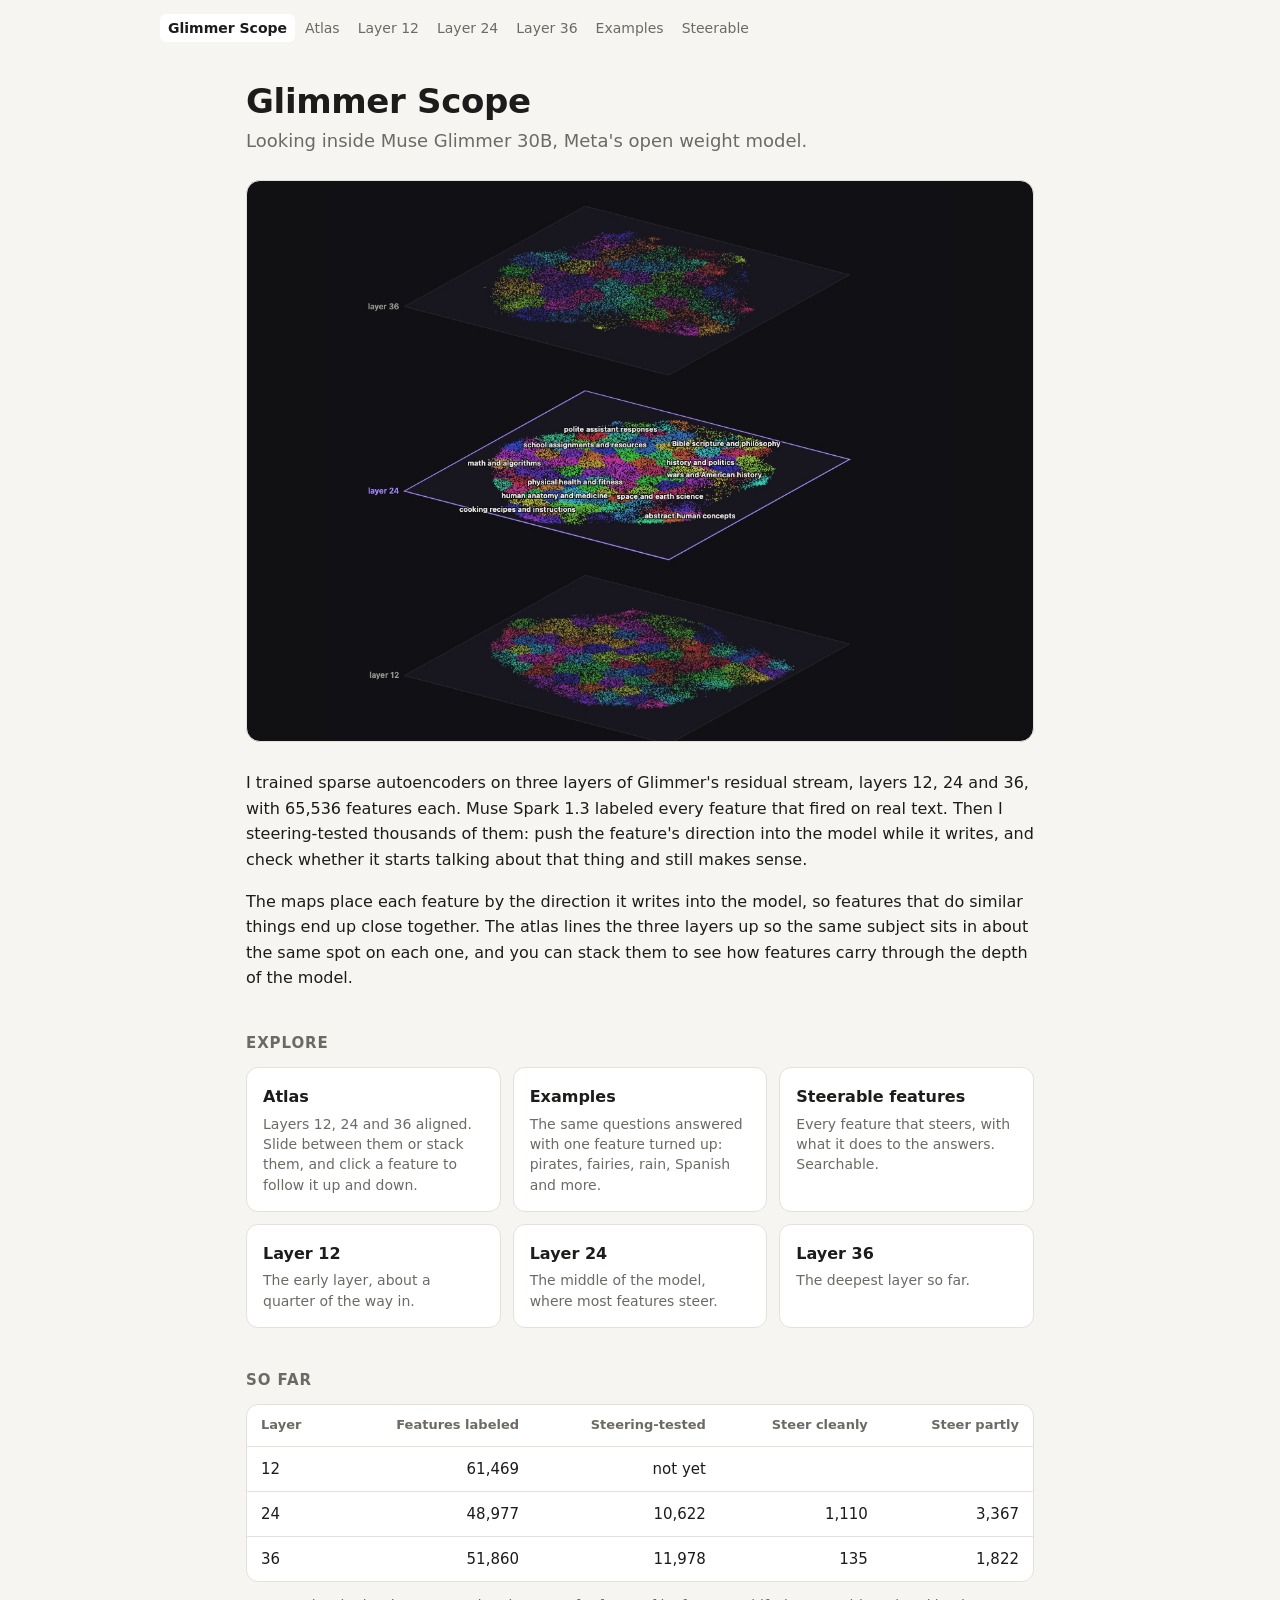
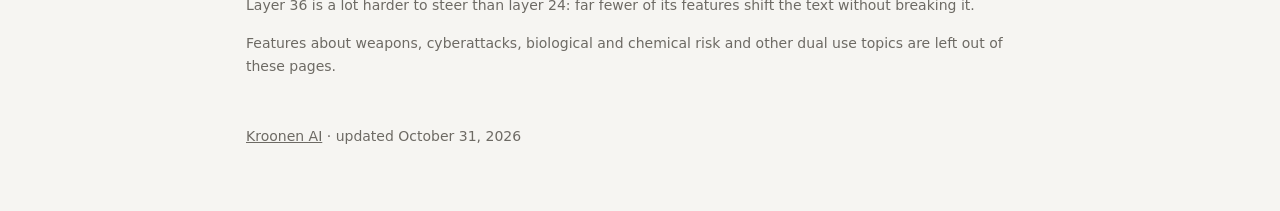
==== site/index.html @ 383d3c57 "Site: Spark region names, examples, steerable list, deep links, phone support" ====
<!doctype html>
<html lang="en">
<head>
<meta charset="utf-8">
<meta name="viewport" content="width=device-width, initial-scale=1">
<meta name="robots" content="noindex">
<title>Glimmer Scope</title>
<style>
  :root { --bg: #f6f5f2; --panel: #ffffff; --ink: #1d1c1a; --muted: #6d6a64; --line: #e4e1db; --accent: #7a4cf5; }
  @media (prefers-color-scheme: dark) {
    :root:not([data-theme="light"]) { --bg: #111114; --panel: #1b1b1f; --ink: #ecebe8; --muted: #9a978f; --line: #2c2c31; --accent: #a587ff; }
  }
  :root[data-theme="dark"] { --bg: #111114; --panel: #1b1b1f; --ink: #ecebe8; --muted: #9a978f; --line: #2c2c31; --accent: #a587ff; }
  * { box-sizing: border-box; }
  body { margin: 0; background: var(--bg); color: var(--ink); font: 16px/1.6 ui-sans-serif, system-ui, -apple-system, "Segoe UI", sans-serif; }
  .nav { display: flex; gap: 2px; overflow-x: auto; font-size: 14px; max-width: 980px; margin: 0 auto; padding: 14px 10px 0; }
  .nav a { color: var(--muted); text-decoration: none; padding: 3px 8px; border-radius: 6px; white-space: nowrap; }
  .nav a:hover { color: var(--ink); }
  .nav a.home { color: var(--ink); font-weight: 650; background: var(--panel); }
  main { max-width: 820px; margin: 0 auto; padding: 40px 16px 64px; }
  h1 { font-size: 34px; line-height: 1.15; margin: 0 0 6px; letter-spacing: -0.01em; }
  .lede { color: var(--muted); font-size: 18px; margin: 0 0 24px; }
  p { margin: 0 0 16px; }
  h2 { font-size: 15px; text-transform: uppercase; letter-spacing: 0.06em; color: var(--muted); margin: 40px 0 12px; font-weight: 600; }
  .hero { display: block; margin: 0 0 28px; border: 1px solid var(--line); border-radius: 14px; overflow: hidden; background: #111114; }
  .hero img { display: block; width: 100%; height: auto; max-height: 560px; object-fit: contain; }
  .hero:hover, .hero:focus-visible { border-color: var(--accent); }
  .cards { display: grid; grid-template-columns: repeat(auto-fit, minmax(230px, 1fr)); gap: 12px; }
  .cards a { display: block; background: var(--panel); border: 1px solid var(--line); border-radius: 12px; padding: 16px; color: var(--ink); text-decoration: none; }
  .cards a:hover, .cards a:focus-visible { border-color: var(--accent); }
  .cards b { display: block; font-size: 16px; margin-bottom: 4px; }
  .cards span { color: var(--muted); font-size: 14px; line-height: 1.45; display: block; }
  .table { overflow-x: auto; border: 1px solid var(--line); border-radius: 12px; background: var(--panel); }
  table { border-collapse: collapse; width: 100%; font-size: 15px; font-variant-numeric: tabular-nums; }
  th, td { text-align: right; padding: 10px 14px; border-bottom: 1px solid var(--line); white-space: nowrap; }
  th:first-child, td:first-child { text-align: left; }
  tr:last-child td { border-bottom: 0; }
  th { color: var(--muted); font-weight: 600; font-size: 13px; }
  .note { color: var(--muted); font-size: 14px; }
  footer { margin-top: 48px; color: var(--muted); font-size: 14px; }
  footer a { color: var(--muted); }
</style>
</head>
<body>
<nav class="nav" aria-label="Site">
  <a class="home" href="./" aria-current="page">Glimmer Scope</a>
  <a href="atlas">Atlas</a><a href="layer-12">Layer 12</a><a href="layer-24">Layer 24</a><a href="layer-36">Layer 36</a>
  <a href="examples">Examples</a><a href="steerable">Steerable</a>
</nav>
<main>
  <h1>Glimmer Scope</h1>
  <p class="lede">Looking inside Muse Glimmer 30B, Meta's open weight model.</p>

  <a class="hero" href="atlas"><img src="atlas-stack.jpg" width="960" height="860" alt="Three maps of Glimmer's features, one per layer, stacked in perspective: layer 12 at the bottom, 24 in the middle, 36 on top, each a cloud of colored dots grouped by subject."></a>

  <p>I trained sparse autoencoders on three layers of Glimmer's residual stream, layers 12, 24 and 36, with 65,536 features each. Muse Spark 1.3 labeled every feature that fired on real text. Then I steering-tested thousands of them: push the feature's direction into the model while it writes, and check whether it starts talking about that thing and still makes sense.</p>
  <p>The maps place each feature by the direction it writes into the model, so features that do similar things end up close together. The atlas lines the three layers up so the same subject sits in about the same spot on each one, and you can stack them to see how features carry through the depth of the model.</p>

  <h2>Explore</h2>
  <div class="cards">
    <a href="atlas"><b>Atlas</b><span>Layers 12, 24 and 36 aligned. Slide between them or stack them, and click a feature to follow it up and down.</span></a>
    <a href="examples"><b>Examples</b><span>The same questions answered with one feature turned up: pirates, fairies, rain, Spanish and more.</span></a>
    <a href="steerable"><b>Steerable features</b><span>Every feature that steers, with what it does to the answers. Searchable.</span></a>
    <a href="layer-12"><b>Layer 12</b><span>The early layer, about a quarter of the way in.</span></a>
    <a href="layer-24"><b>Layer 24</b><span>The middle of the model, where most features steer.</span></a>
    <a href="layer-36"><b>Layer 36</b><span>The deepest layer so far.</span></a>
  </div>

  <h2>So far</h2>
  <div class="table">
    <table>
      <thead><tr><th>Layer</th><th>Features labeled</th><th>Steering-tested</th><th>Steer cleanly</th><th>Steer partly</th></tr></thead>
      <tbody>
        <tr><td>12</td><td>61,469</td><td>not yet</td><td></td><td></td></tr>
        <tr><td>24</td><td>48,977</td><td>10,622</td><td>1,110</td><td>3,367</td></tr>
        <tr><td>36</td><td>51,860</td><td>11,978</td><td>135</td><td>1,822</td></tr>
      </tbody>
    </table>
  </div>
  <p class="note" style="margin-top:12px">Layer 36 is a lot harder to steer than layer 24: far fewer of its features shift the text without breaking it.</p>
  <p class="note">Features about weapons, cyberattacks, biological and chemical risk and other dual use topics are left out of these pages.</p>

  <footer><a href="https://kroonen.ai">Kroonen AI</a> · updated October 31, 2026</footer>
</main>
</body>
</html>
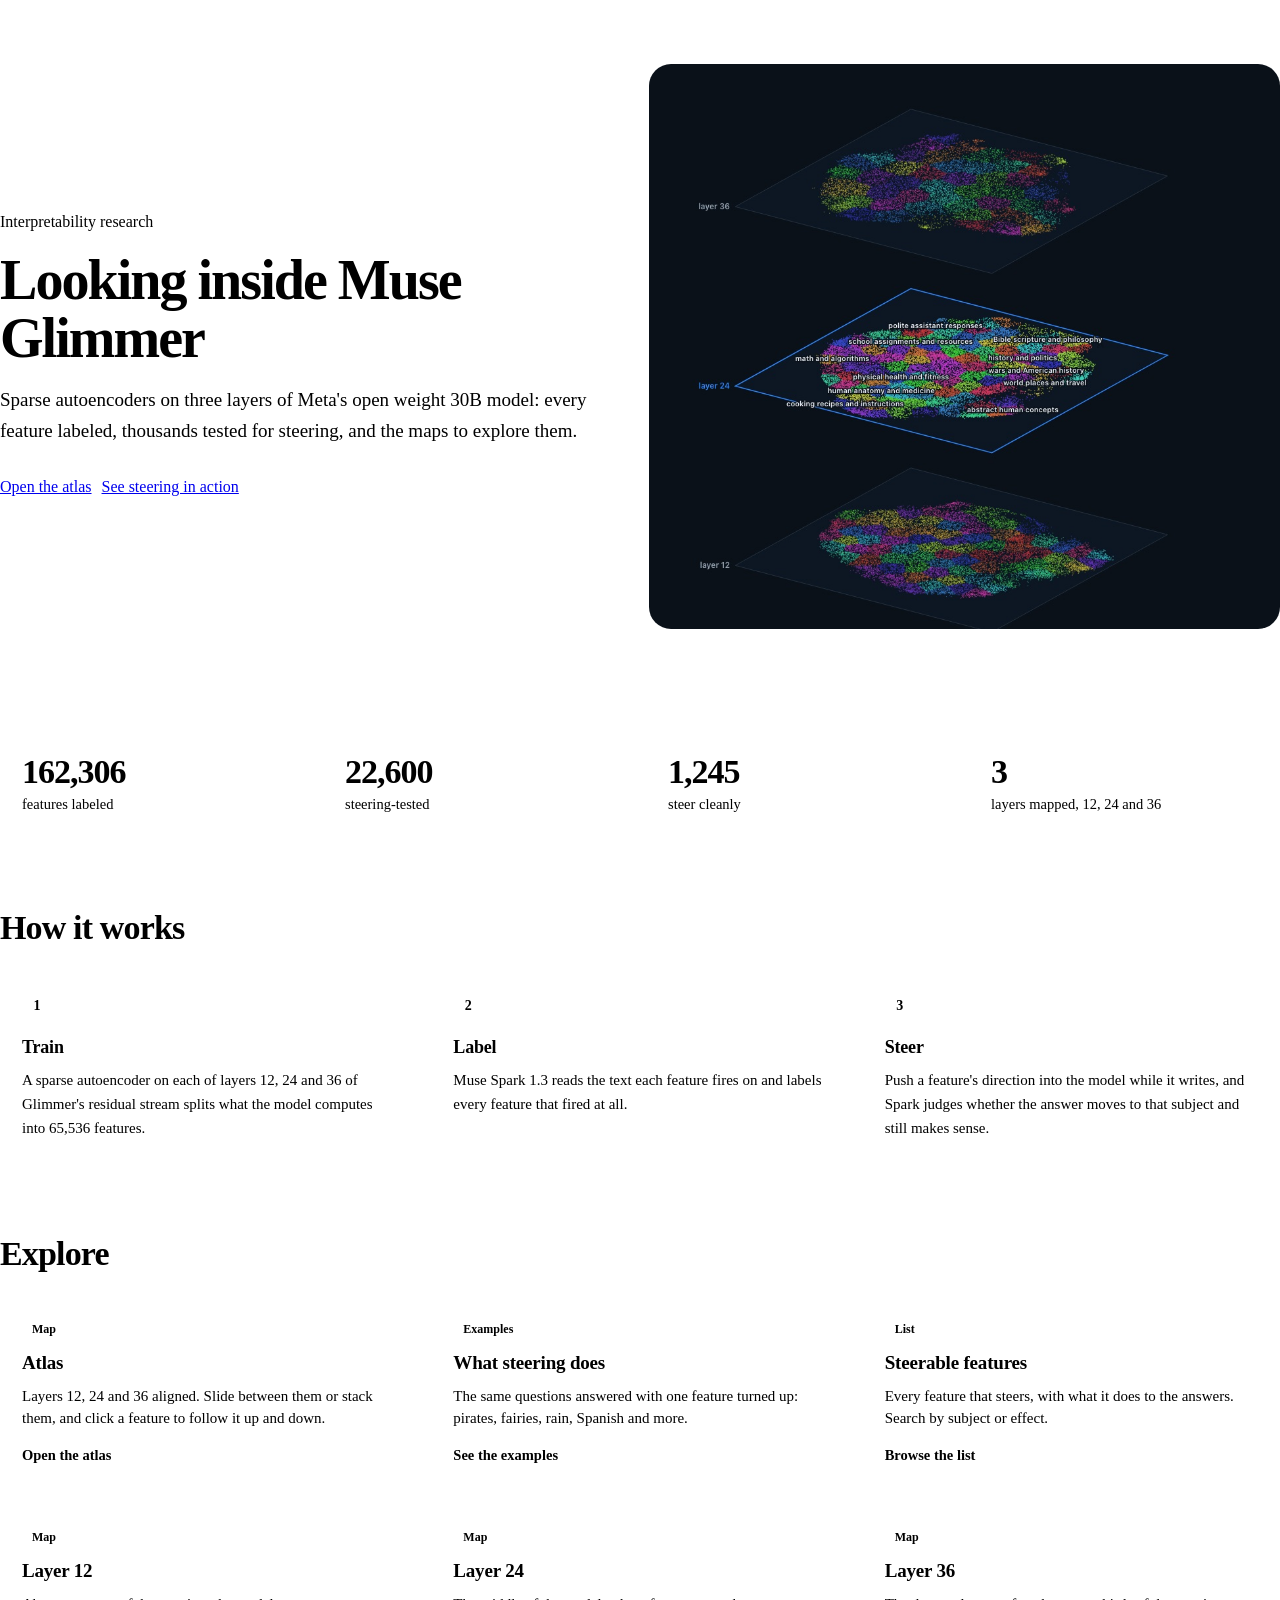
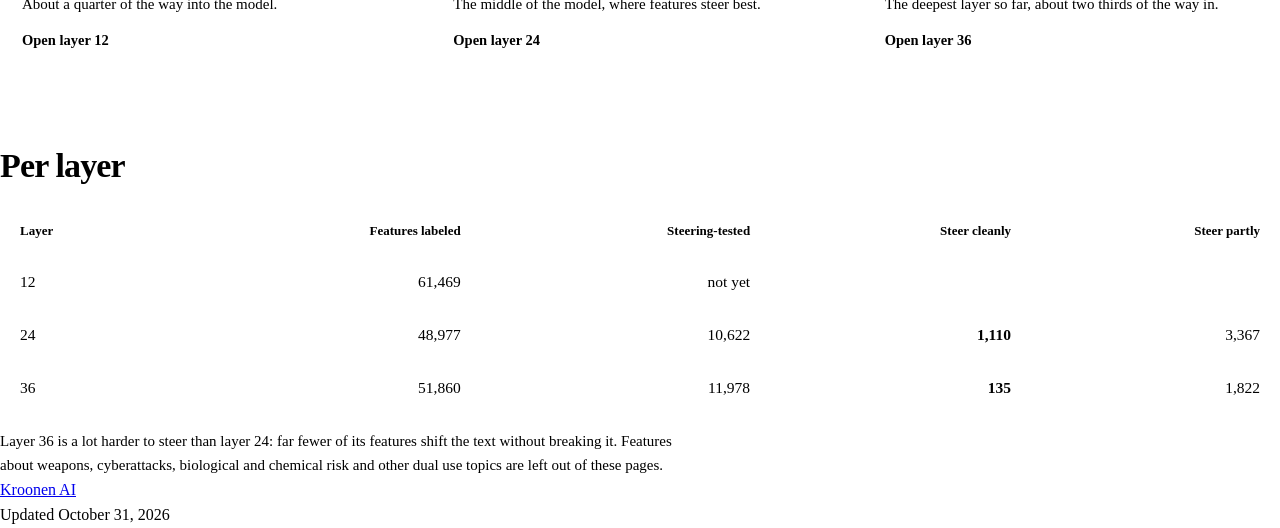
==== commit 66ebc557: "Site: Kroonen AI mark, Geist and a blue layout on every page; filter weapons labels" ====
--- a/site/index.html
+++ b/site/index.html
@@ -4,83 +4,121 @@
 <meta charset="utf-8">
 <meta name="viewport" content="width=device-width, initial-scale=1">
 <meta name="robots" content="noindex">
-<title>Glimmer Scope</title>
+<title>Glimmer Scope · Kroonen AI</title>
 <style>
-  :root { --bg: #f6f5f2; --panel: #ffffff; --ink: #1d1c1a; --muted: #6d6a64; --line: #e4e1db; --accent: #7a4cf5; }
-  @media (prefers-color-scheme: dark) {
-    :root:not([data-theme="light"]) { --bg: #111114; --panel: #1b1b1f; --ink: #ecebe8; --muted: #9a978f; --line: #2c2c31; --accent: #a587ff; }
-  }
-  :root[data-theme="dark"] { --bg: #111114; --panel: #1b1b1f; --ink: #ecebe8; --muted: #9a978f; --line: #2c2c31; --accent: #a587ff; }
   * { box-sizing: border-box; }
-  body { margin: 0; background: var(--bg); color: var(--ink); font: 16px/1.6 ui-sans-serif, system-ui, -apple-system, "Segoe UI", sans-serif; }
-  .nav { display: flex; gap: 2px; overflow-x: auto; font-size: 14px; max-width: 980px; margin: 0 auto; padding: 14px 10px 0; }
-  .nav a { color: var(--muted); text-decoration: none; padding: 3px 8px; border-radius: 6px; white-space: nowrap; }
-  .nav a:hover { color: var(--ink); }
-  .nav a.home { color: var(--ink); font-weight: 650; background: var(--panel); }
-  main { max-width: 820px; margin: 0 auto; padding: 40px 16px 64px; }
-  h1 { font-size: 34px; line-height: 1.15; margin: 0 0 6px; letter-spacing: -0.01em; }
-  .lede { color: var(--muted); font-size: 18px; margin: 0 0 24px; }
-  p { margin: 0 0 16px; }
-  h2 { font-size: 15px; text-transform: uppercase; letter-spacing: 0.06em; color: var(--muted); margin: 40px 0 12px; font-weight: 600; }
-  .hero { display: block; margin: 0 0 28px; border: 1px solid var(--line); border-radius: 14px; overflow: hidden; background: #111114; }
-  .hero img { display: block; width: 100%; height: auto; max-height: 560px; object-fit: contain; }
-  .hero:hover, .hero:focus-visible { border-color: var(--accent); }
-  .cards { display: grid; grid-template-columns: repeat(auto-fit, minmax(230px, 1fr)); gap: 12px; }
-  .cards a { display: block; background: var(--panel); border: 1px solid var(--line); border-radius: 12px; padding: 16px; color: var(--ink); text-decoration: none; }
-  .cards a:hover, .cards a:focus-visible { border-color: var(--accent); }
-  .cards b { display: block; font-size: 16px; margin-bottom: 4px; }
-  .cards span { color: var(--muted); font-size: 14px; line-height: 1.45; display: block; }
-  .table { overflow-x: auto; border: 1px solid var(--line); border-radius: 12px; background: var(--panel); }
-  table { border-collapse: collapse; width: 100%; font-size: 15px; font-variant-numeric: tabular-nums; }
-  th, td { text-align: right; padding: 10px 14px; border-bottom: 1px solid var(--line); white-space: nowrap; }
+  body { margin: 0; background: var(--bg); color: var(--ink); font-size: 16px; line-height: 1.6; }
+  .hero { background: radial-gradient(1100px 460px at 78% -12%, var(--accent-tint), transparent 70%); border-bottom: 1px solid var(--line); }
+  .hero .wrap { display: grid; grid-template-columns: minmax(0, 1fr) minmax(0, 1.05fr); gap: 48px; align-items: center; padding-top: 64px; padding-bottom: 64px; }
+  h1 { font-size: clamp(36px, 5vw, 56px); line-height: 1.04; letter-spacing: -0.035em; font-weight: 700; margin: 0 0 18px; }
+  h1 span { color: var(--accent); }
+  .lede { font-size: 19px; color: var(--muted); margin: 0 0 28px; max-width: 34em; }
+  .ctas { display: flex; flex-wrap: wrap; gap: 10px; }
+  .shot { display: block; border-radius: 22px; overflow: hidden; background: #0b1118; border: 1px solid var(--line); box-shadow: var(--shadow); }
+  .shot img { display: block; width: 100%; height: auto; }
+  .shot:hover { border-color: var(--accent); }
+  .stats { display: grid; grid-template-columns: repeat(4, minmax(0, 1fr)); gap: 12px; margin: 40px auto 0; }
+  .stat { background: var(--surface); border-radius: 18px; padding: 20px 22px; }
+  .stat b { display: block; font-size: 34px; line-height: 1.1; letter-spacing: -0.03em; color: var(--accent); font-variant-numeric: tabular-nums; }
+  .stat span { color: var(--muted); font-size: 14.5px; }
+  section.block { margin-top: 72px; }
+  h2 { font-size: clamp(26px, 3vw, 34px); line-height: 1.15; letter-spacing: -0.025em; margin: 0 0 22px; }
+  .steps { display: grid; grid-template-columns: repeat(3, minmax(0, 1fr)); gap: 14px; }
+  .step { border: 1px solid var(--line); border-radius: 18px; padding: 22px; background: var(--panel); }
+  .step i { font-style: normal; display: inline-grid; place-items: center; width: 30px; height: 30px; border-radius: 50%; background: var(--accent); color: var(--on-accent);
+            font-weight: 650; font-size: 14px; margin-bottom: 12px; }
+  .step h3 { margin: 0 0 6px; font-size: 18px; letter-spacing: -0.01em; }
+  .step p { margin: 0; color: var(--muted); font-size: 15px; }
+  .cards { display: grid; grid-template-columns: repeat(3, minmax(0, 1fr)); gap: 14px; }
+  .cards a { display: flex; flex-direction: column; gap: 6px; background: var(--panel); border: 1px solid var(--line); border-radius: 18px; padding: 22px; color: var(--ink);
+             text-decoration: none; transition: border-color .15s, box-shadow .15s, transform .15s; }
+  .cards a:hover, .cards a:focus-visible { border-color: var(--accent); box-shadow: var(--shadow); transform: translateY(-1px); }
+  .cards .tag { align-self: flex-start; font-size: 12px; font-weight: 650; color: var(--accent-ink); background: var(--accent-tint); border-radius: 999px; padding: 3px 10px; }
+  .cards b { font-size: 19px; letter-spacing: -0.01em; }
+  .cards span:not(.tag) { color: var(--muted); font-size: 15px; line-height: 1.5; }
+  .cards em { margin-top: auto; padding-top: 8px; font-style: normal; font-weight: 600; font-size: 14.5px; color: var(--accent-ink); }
+  .table { overflow-x: auto; border: 1px solid var(--line); border-radius: 18px; background: var(--panel); }
+  table { border-collapse: collapse; width: 100%; font-size: 15.5px; font-variant-numeric: tabular-nums; }
+  th, td { text-align: right; padding: 14px 20px; border-bottom: 1px solid var(--line); white-space: nowrap; }
   th:first-child, td:first-child { text-align: left; }
   tr:last-child td { border-bottom: 0; }
-  th { color: var(--muted); font-weight: 600; font-size: 13px; }
-  .note { color: var(--muted); font-size: 14px; }
-  footer { margin-top: 48px; color: var(--muted); font-size: 14px; }
-  footer a { color: var(--muted); }
+  thead th { background: var(--surface); color: var(--muted); font-weight: 600; font-size: 13px; }
+  td.clean { color: var(--accent); font-weight: 650; }
+  .note { color: var(--muted); font-size: 15px; margin: 14px 0 0; max-width: 46em; }
+  .footer-brand { display: flex; align-items: center; gap: 10px; }
+  @media (max-width: 900px) {
+    .hero .wrap { grid-template-columns: 1fr; gap: 32px; padding-top: 40px; padding-bottom: 40px; }
+    .stats { grid-template-columns: repeat(2, minmax(0, 1fr)); }
+    .steps, .cards { grid-template-columns: 1fr; }
+  }
 </style>
+<!--THEME-->
 </head>
 <body>
-<nav class="nav" aria-label="Site">
-  <a class="home" href="./" aria-current="page">Glimmer Scope</a>
-  <a href="atlas">Atlas</a><a href="layer-12">Layer 12</a><a href="layer-24">Layer 24</a><a href="layer-36">Layer 36</a>
-  <a href="examples">Examples</a><a href="steerable">Steerable</a>
-</nav>
-<main>
-  <h1>Glimmer Scope</h1>
-  <p class="lede">Looking inside Muse Glimmer 30B, Meta's open weight model.</p>
+<!--HEADER-->
+<section class="hero">
+  <div class="wrap">
+    <div>
+      <p class="eyebrow">Interpretability research</p>
+      <h1>Looking inside <span>Muse Glimmer</span></h1>
+      <p class="lede">Sparse autoencoders on three layers of Meta's open weight 30B model: every feature labeled, thousands tested for steering, and the maps to explore them.</p>
+      <div class="ctas">
+        <a class="btn btn-primary" href="atlas">Open the atlas</a>
+        <a class="btn btn-ghost" href="examples">See steering in action</a>
+      </div>
+    </div>
+    <a class="shot" href="atlas" aria-label="Open the atlas"><img src="atlas-stack.jpg" width="960" height="860" alt="Three maps of Glimmer's features, one per layer, stacked in perspective: layer 12 at the bottom, 24 in the middle, 36 on top, each a cloud of colored dots grouped by subject."></a>
+  </div>
+</section>
 
-  <a class="hero" href="atlas"><img src="atlas-stack.jpg" width="960" height="860" alt="Three maps of Glimmer's features, one per layer, stacked in perspective: layer 12 at the bottom, 24 in the middle, 36 on top, each a cloud of colored dots grouped by subject."></a>
-
-  <p>I trained sparse autoencoders on three layers of Glimmer's residual stream, layers 12, 24 and 36, with 65,536 features each. Muse Spark 1.3 labeled every feature that fired on real text. Then I steering-tested thousands of them: push the feature's direction into the model while it writes, and check whether it starts talking about that thing and still makes sense.</p>
-  <p>The maps place each feature by the direction it writes into the model, so features that do similar things end up close together. The atlas lines the three layers up so the same subject sits in about the same spot on each one, and you can stack them to see how features carry through the depth of the model.</p>
-
-  <h2>Explore</h2>
-  <div class="cards">
-    <a href="atlas"><b>Atlas</b><span>Layers 12, 24 and 36 aligned. Slide between them or stack them, and click a feature to follow it up and down.</span></a>
-    <a href="examples"><b>Examples</b><span>The same questions answered with one feature turned up: pirates, fairies, rain, Spanish and more.</span></a>
-    <a href="steerable"><b>Steerable features</b><span>Every feature that steers, with what it does to the answers. Searchable.</span></a>
-    <a href="layer-12"><b>Layer 12</b><span>The early layer, about a quarter of the way in.</span></a>
-    <a href="layer-24"><b>Layer 24</b><span>The middle of the model, where most features steer.</span></a>
-    <a href="layer-36"><b>Layer 36</b><span>The deepest layer so far.</span></a>
+<div class="wrap">
+  <div class="stats">
+    <div class="stat"><b>162,306</b><span>features labeled</span></div>
+    <div class="stat"><b>22,600</b><span>steering-tested</span></div>
+    <div class="stat"><b>1,245</b><span>steer cleanly</span></div>
+    <div class="stat"><b>3</b><span>layers mapped, 12, 24 and 36</span></div>
   </div>
 
-  <h2>So far</h2>
-  <div class="table">
-    <table>
-      <thead><tr><th>Layer</th><th>Features labeled</th><th>Steering-tested</th><th>Steer cleanly</th><th>Steer partly</th></tr></thead>
-      <tbody>
-        <tr><td>12</td><td>61,469</td><td>not yet</td><td></td><td></td></tr>
-        <tr><td>24</td><td>48,977</td><td>10,622</td><td>1,110</td><td>3,367</td></tr>
-        <tr><td>36</td><td>51,860</td><td>11,978</td><td>135</td><td>1,822</td></tr>
-      </tbody>
-    </table>
-  </div>
-  <p class="note" style="margin-top:12px">Layer 36 is a lot harder to steer than layer 24: far fewer of its features shift the text without breaking it.</p>
-  <p class="note">Features about weapons, cyberattacks, biological and chemical risk and other dual use topics are left out of these pages.</p>
+  <section class="block">
+    <h2>How it works</h2>
+    <div class="steps">
+      <div class="step"><i>1</i><h3>Train</h3><p>A sparse autoencoder on each of layers 12, 24 and 36 of Glimmer's residual stream splits what the model computes into 65,536 features.</p></div>
+      <div class="step"><i>2</i><h3>Label</h3><p>Muse Spark 1.3 reads the text each feature fires on and labels every feature that fired at all.</p></div>
+      <div class="step"><i>3</i><h3>Steer</h3><p>Push a feature's direction into the model while it writes, and Spark judges whether the answer moves to that subject and still makes sense.</p></div>
+    </div>
+  </section>
 
-  <footer><a href="https://kroonen.ai">Kroonen AI</a> · updated October 31, 2026</footer>
-</main>
+  <section class="block">
+    <h2>Explore</h2>
+    <div class="cards">
+      <a href="atlas"><span class="tag">Map</span><b>Atlas</b><span>Layers 12, 24 and 36 aligned. Slide between them or stack them, and click a feature to follow it up and down.</span><em>Open the atlas</em></a>
+      <a href="examples"><span class="tag">Examples</span><b>What steering does</b><span>The same questions answered with one feature turned up: pirates, fairies, rain, Spanish and more.</span><em>See the examples</em></a>
+      <a href="steerable"><span class="tag">List</span><b>Steerable features</b><span>Every feature that steers, with what it does to the answers. Search by subject or effect.</span><em>Browse the list</em></a>
+      <a href="layer-12"><span class="tag">Map</span><b>Layer 12</b><span>About a quarter of the way into the model.</span><em>Open layer 12</em></a>
+      <a href="layer-24"><span class="tag">Map</span><b>Layer 24</b><span>The middle of the model, where features steer best.</span><em>Open layer 24</em></a>
+      <a href="layer-36"><span class="tag">Map</span><b>Layer 36</b><span>The deepest layer so far, about two thirds of the way in.</span><em>Open layer 36</em></a>
+    </div>
+  </section>
+
+  <section class="block">
+    <h2>Per layer</h2>
+    <div class="table">
+      <table>
+        <thead><tr><th>Layer</th><th>Features labeled</th><th>Steering-tested</th><th>Steer cleanly</th><th>Steer partly</th></tr></thead>
+        <tbody>
+          <tr><td>12</td><td>61,469</td><td>not yet</td><td></td><td></td></tr>
+          <tr><td>24</td><td>48,977</td><td>10,622</td><td class="clean">1,110</td><td>3,367</td></tr>
+          <tr><td>36</td><td>51,860</td><td>11,978</td><td class="clean">135</td><td>1,822</td></tr>
+        </tbody>
+      </table>
+    </div>
+    <p class="note">Layer 36 is a lot harder to steer than layer 24: far fewer of its features shift the text without breaking it. Features about weapons, cyberattacks, biological and chemical risk and other dual use topics are left out of these pages.</p>
+  </section>
+</div>
+
+<footer class="site-footer"><div class="inner">
+  <span class="footer-brand"><a href="https://kroonen.ai">Kroonen AI</a></span>
+  <span>Updated October 31, 2026</span>
+</div></footer>
 </body>
 </html>
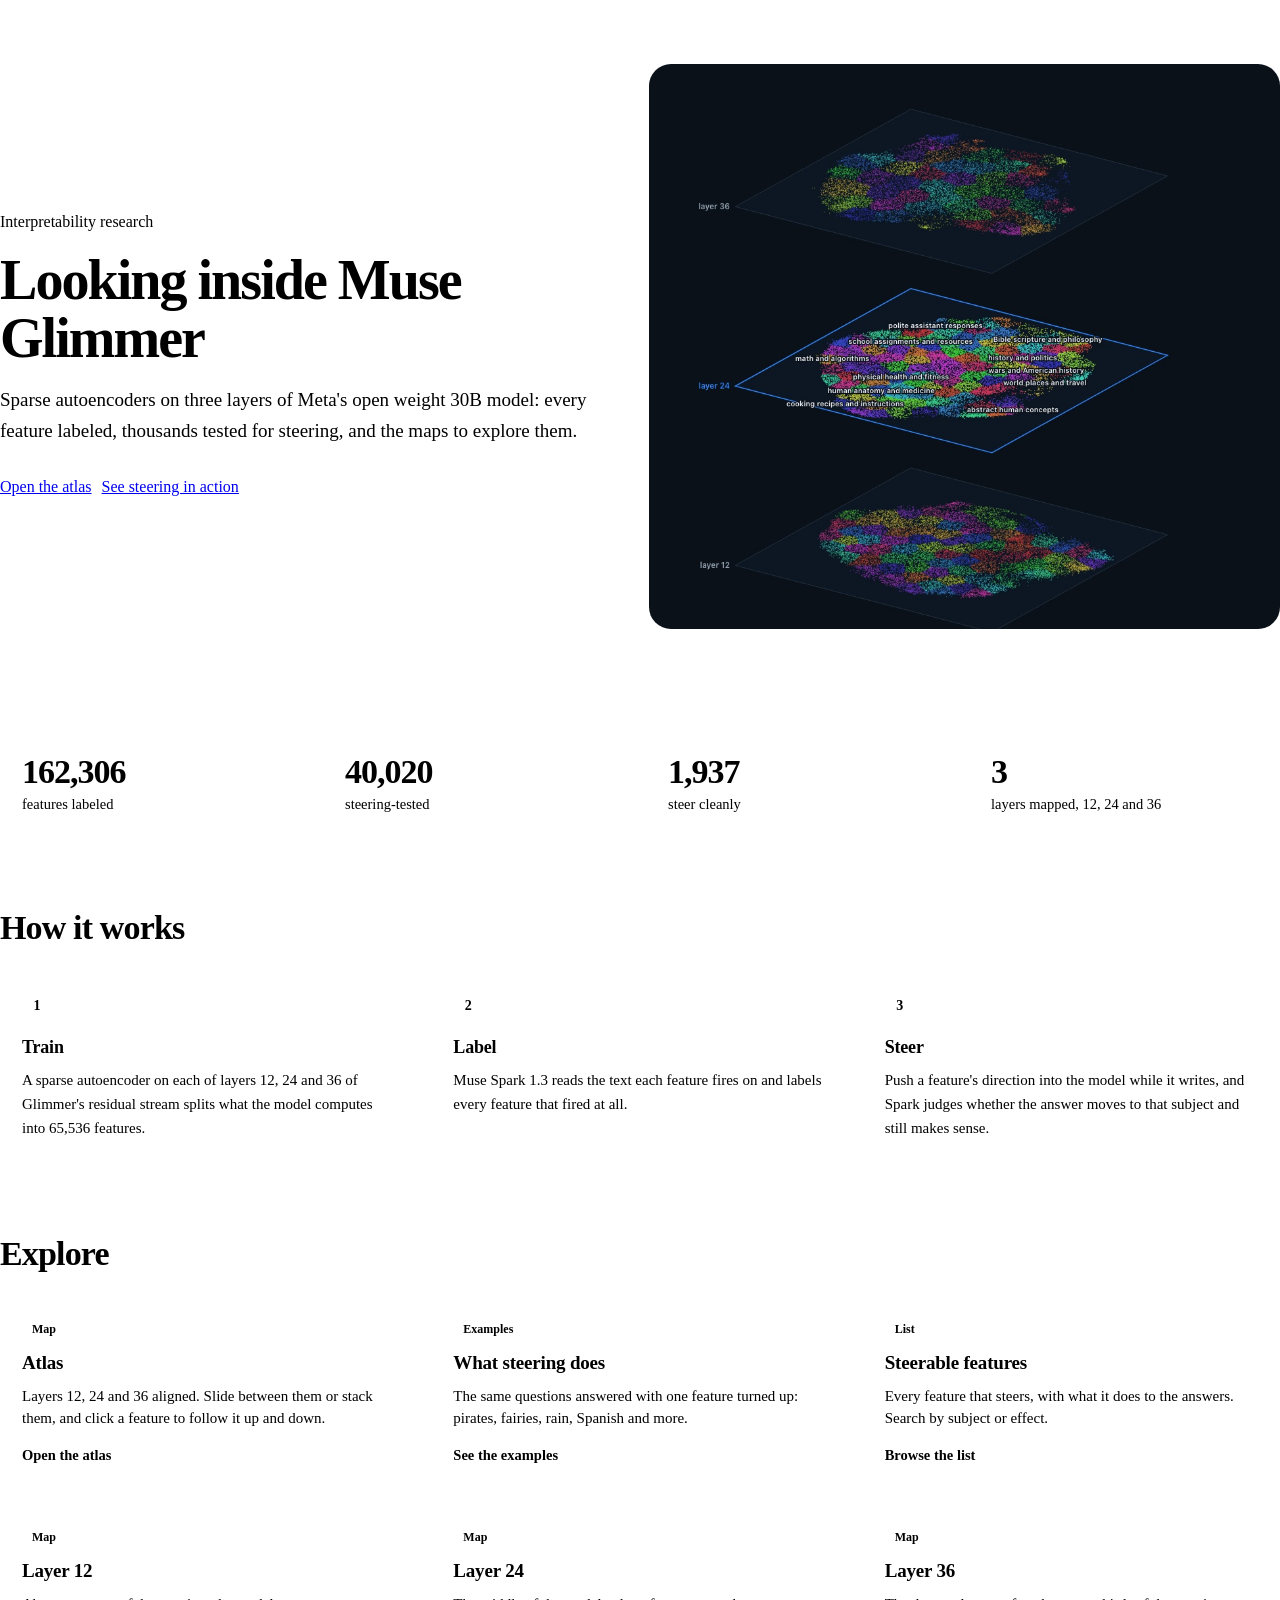
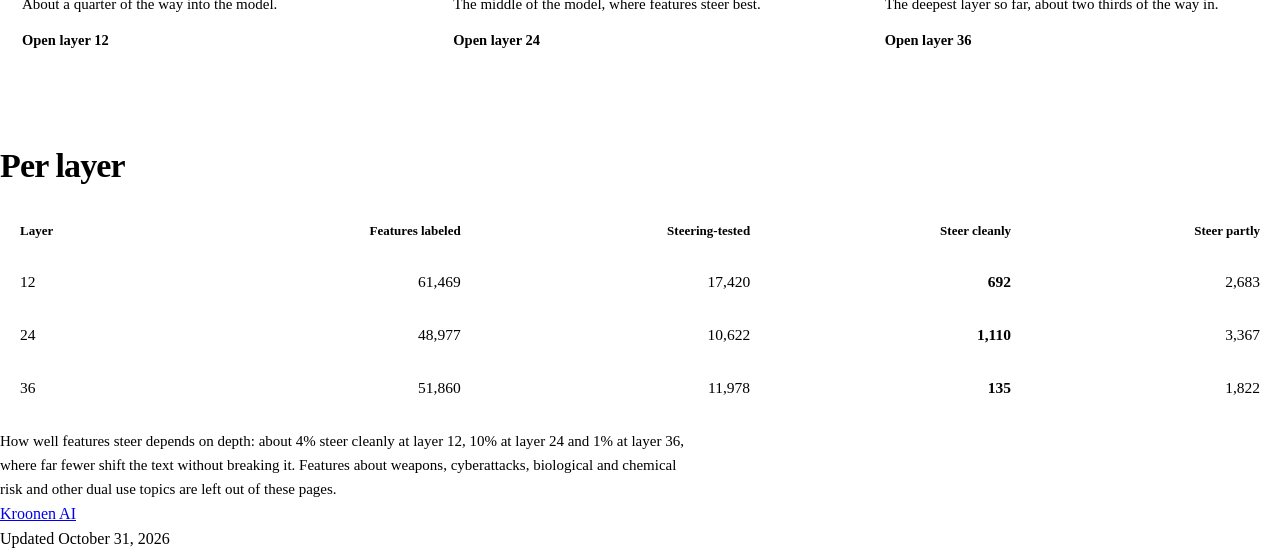
==== commit 524f5961: "Site: layer 12 steering results; backup pulls from the GPU box over SSH" ====
--- a/site/index.html
+++ b/site/index.html
@@ -74,8 +74,8 @@
 <div class="wrap">
   <div class="stats">
     <div class="stat"><b>162,306</b><span>features labeled</span></div>
-    <div class="stat"><b>22,600</b><span>steering-tested</span></div>
-    <div class="stat"><b>1,245</b><span>steer cleanly</span></div>
+    <div class="stat"><b>40,020</b><span>steering-tested</span></div>
+    <div class="stat"><b>1,937</b><span>steer cleanly</span></div>
     <div class="stat"><b>3</b><span>layers mapped, 12, 24 and 36</span></div>
   </div>
 
@@ -106,13 +106,13 @@
       <table>
         <thead><tr><th>Layer</th><th>Features labeled</th><th>Steering-tested</th><th>Steer cleanly</th><th>Steer partly</th></tr></thead>
         <tbody>
-          <tr><td>12</td><td>61,469</td><td>not yet</td><td></td><td></td></tr>
+          <tr><td>12</td><td>61,469</td><td>17,420</td><td class="clean">692</td><td>2,683</td></tr>
           <tr><td>24</td><td>48,977</td><td>10,622</td><td class="clean">1,110</td><td>3,367</td></tr>
           <tr><td>36</td><td>51,860</td><td>11,978</td><td class="clean">135</td><td>1,822</td></tr>
         </tbody>
       </table>
     </div>
-    <p class="note">Layer 36 is a lot harder to steer than layer 24: far fewer of its features shift the text without breaking it. Features about weapons, cyberattacks, biological and chemical risk and other dual use topics are left out of these pages.</p>
+    <p class="note">How well features steer depends on depth: about 4% steer cleanly at layer 12, 10% at layer 24 and 1% at layer 36, where far fewer shift the text without breaking it. Features about weapons, cyberattacks, biological and chemical risk and other dual use topics are left out of these pages.</p>
   </section>
 </div>
 
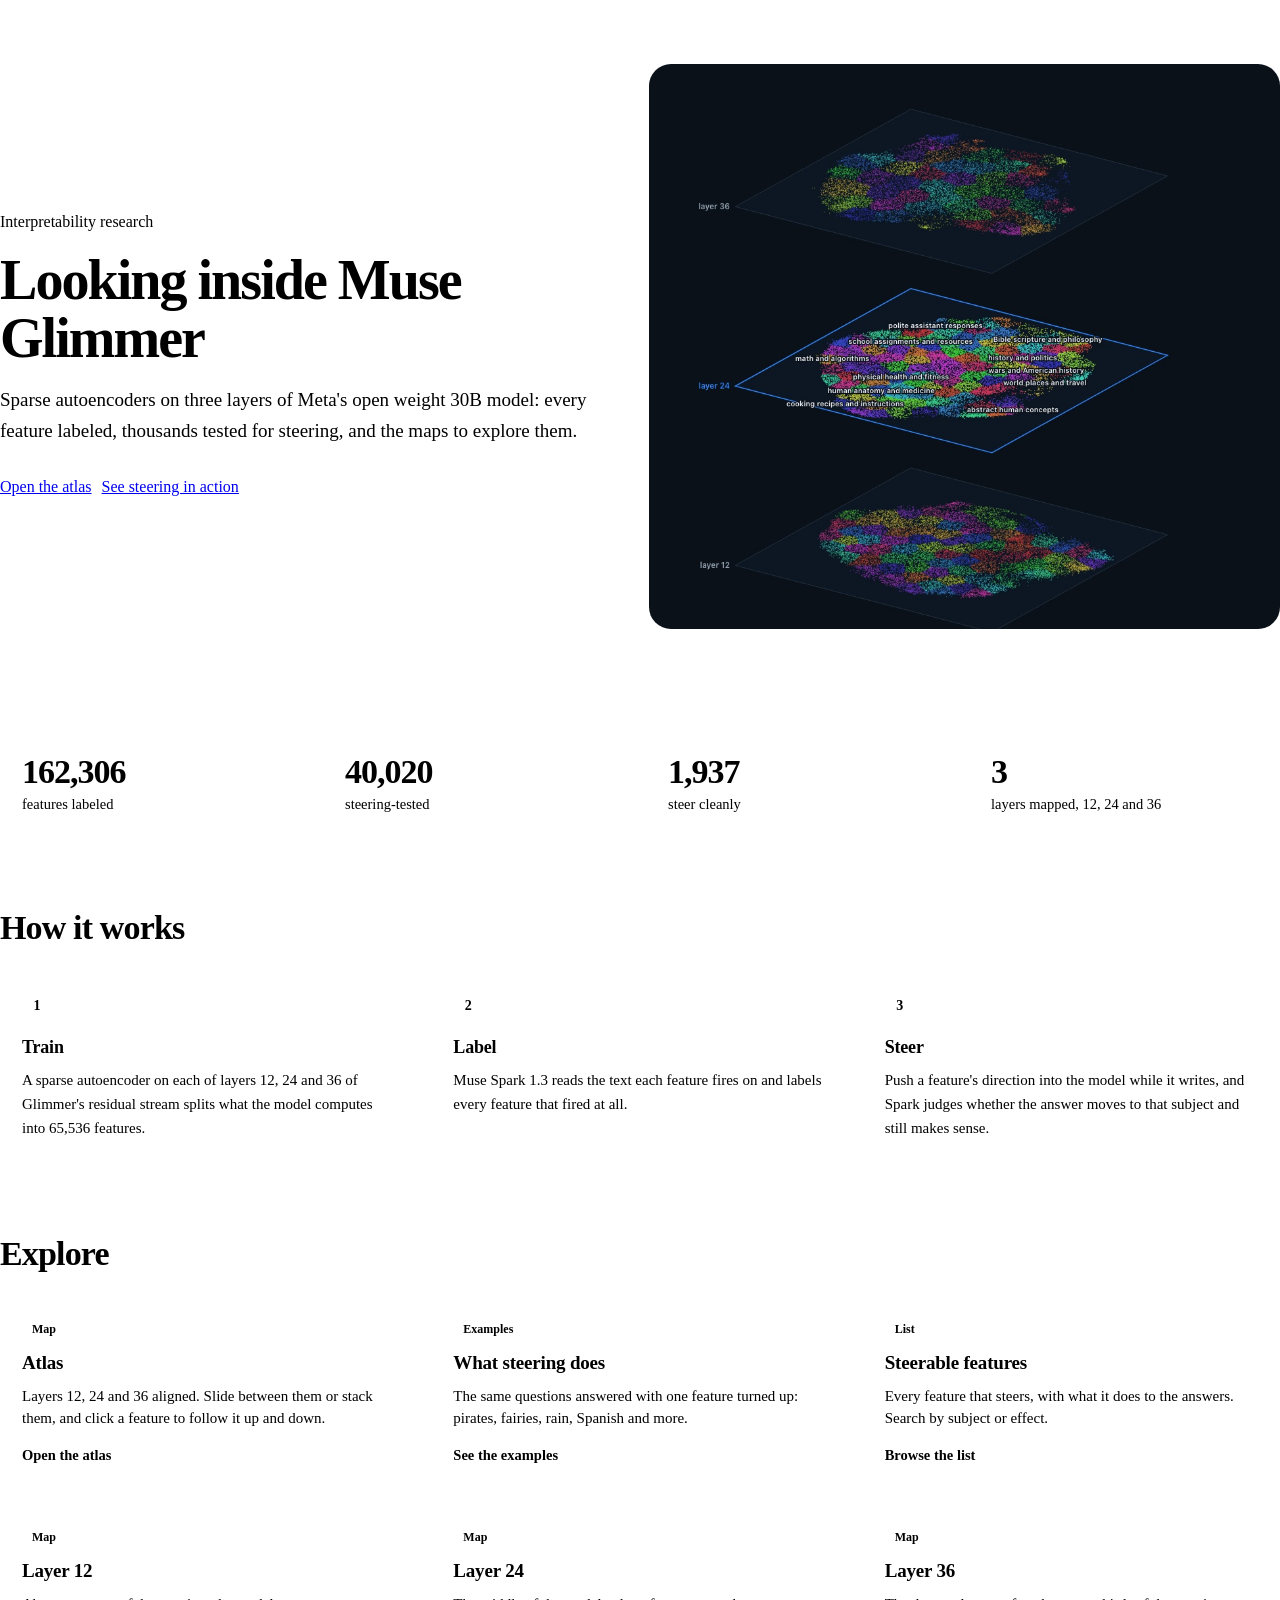
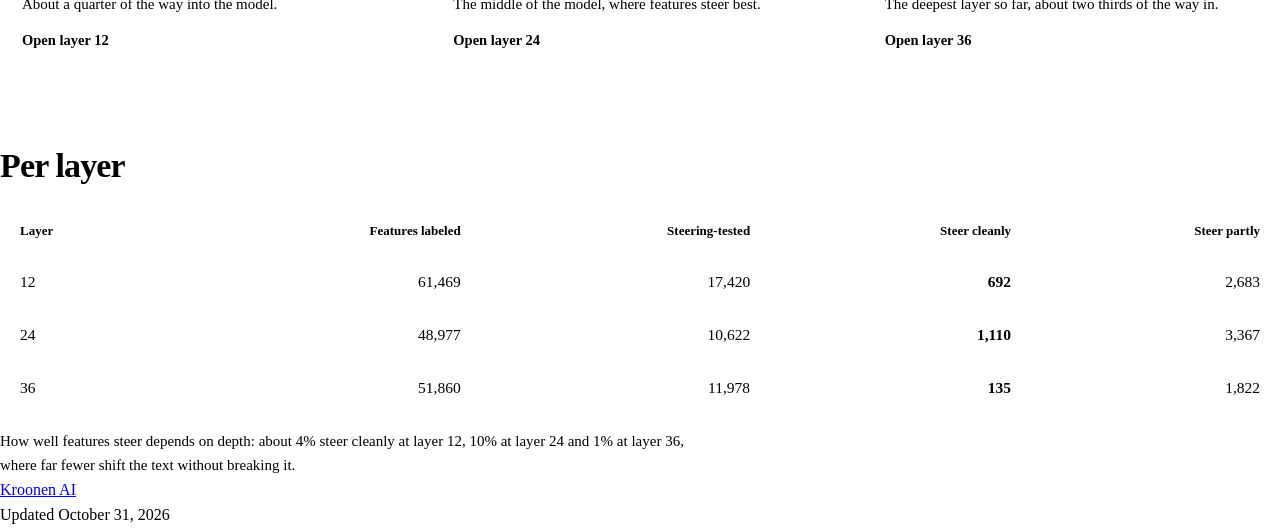
==== commit 1beb24a8: "Site: --full builds everything, safety-relevant features and coloring included, for the copy behind " ====
--- a/site/index.html
+++ b/site/index.html
@@ -112,7 +112,7 @@
         </tbody>
       </table>
     </div>
-    <p class="note">How well features steer depends on depth: about 4% steer cleanly at layer 12, 10% at layer 24 and 1% at layer 36, where far fewer shift the text without breaking it. Features about weapons, cyberattacks, biological and chemical risk and other dual use topics are left out of these pages.</p>
+    <p class="note">How well features steer depends on depth: about 4% steer cleanly at layer 12, 10% at layer 24 and 1% at layer 36, where far fewer shift the text without breaking it. <!--SAFETY_NOTE--></p>
   </section>
 </div>
 
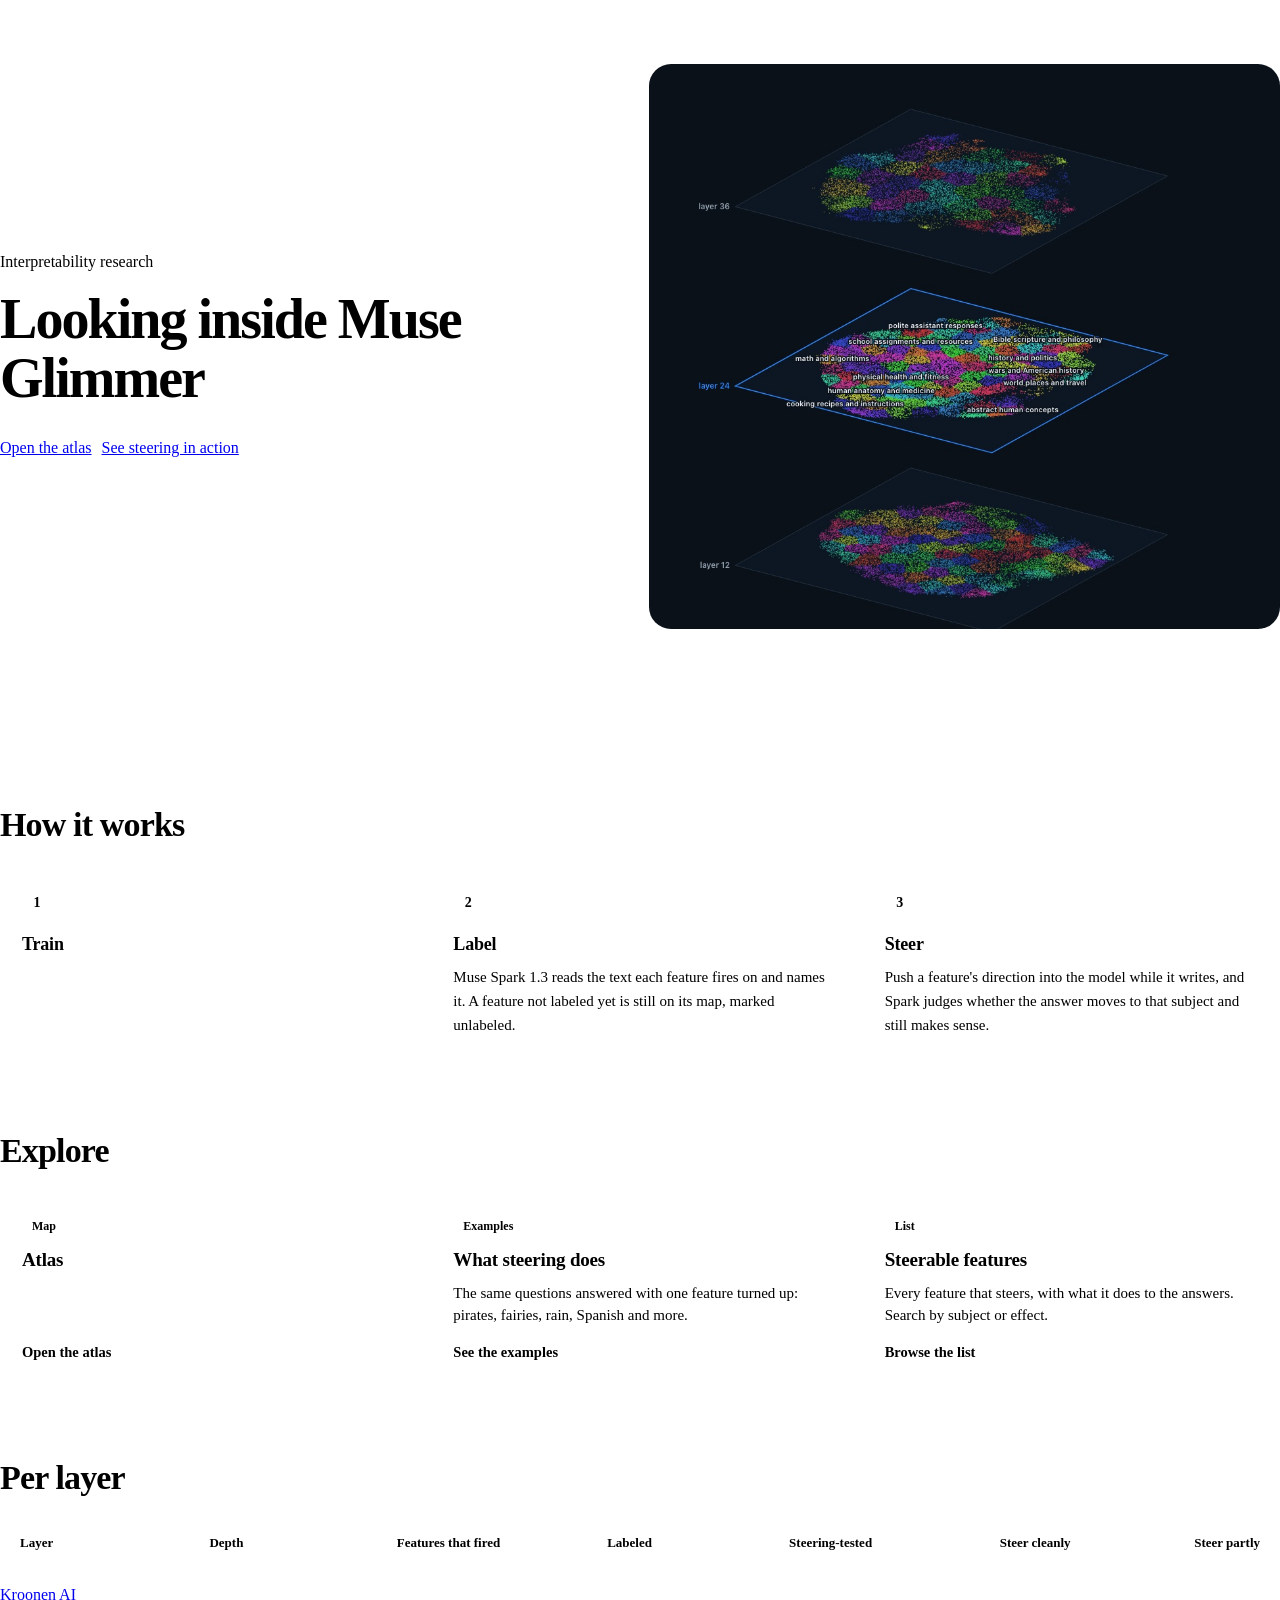
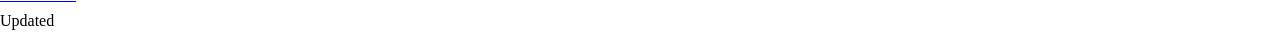
==== commit cbaac3ac: "Site: overview numbers computed for all nine layers, maps for every layer with every fired feature, " ====
--- a/site/index.html
+++ b/site/index.html
@@ -44,6 +44,7 @@
   tr:last-child td { border-bottom: 0; }
   thead th { background: var(--surface); color: var(--muted); font-weight: 600; font-size: 13px; }
   td.clean { color: var(--accent); font-weight: 650; }
+  td.pending { color: var(--muted); font-style: italic; }
   .note { color: var(--muted); font-size: 15px; margin: 14px 0 0; max-width: 46em; }
   .footer-brand { display: flex; align-items: center; gap: 10px; }
   @media (max-width: 900px) {
@@ -61,29 +62,26 @@
     <div>
       <p class="eyebrow">Interpretability research</p>
       <h1>Looking inside <span>Muse Glimmer</span></h1>
-      <p class="lede">Sparse autoencoders on three layers of Meta's open weight 30B model: every feature labeled, thousands tested for steering, and the maps to explore them.</p>
+      <p class="lede"><!--LEDE--></p>
       <div class="ctas">
         <a class="btn btn-primary" href="atlas">Open the atlas</a>
         <a class="btn btn-ghost" href="examples">See steering in action</a>
       </div>
     </div>
-    <a class="shot" href="atlas" aria-label="Open the atlas"><img src="atlas-stack.jpg" width="960" height="860" alt="Three maps of Glimmer's features, one per layer, stacked in perspective: layer 12 at the bottom, 24 in the middle, 36 on top, each a cloud of colored dots grouped by subject."></a>
+    <a class="shot" href="atlas" aria-label="Open the atlas"><img src="atlas-stack.jpg" width="960" height="860" alt="Maps of Glimmer's features, one per layer, stacked in perspective, each a cloud of dots grouped by subject."></a>
   </div>
 </section>
 
 <div class="wrap">
   <div class="stats">
-    <div class="stat"><b>162,306</b><span>features labeled</span></div>
-    <div class="stat"><b>40,020</b><span>steering-tested</span></div>
-    <div class="stat"><b>1,937</b><span>steer cleanly</span></div>
-    <div class="stat"><b>3</b><span>layers mapped, 12, 24 and 36</span></div>
+<!--STATS-->
   </div>
 
   <section class="block">
     <h2>How it works</h2>
     <div class="steps">
-      <div class="step"><i>1</i><h3>Train</h3><p>A sparse autoencoder on each of layers 12, 24 and 36 of Glimmer's residual stream splits what the model computes into 65,536 features.</p></div>
-      <div class="step"><i>2</i><h3>Label</h3><p>Muse Spark 1.3 reads the text each feature fires on and labels every feature that fired at all.</p></div>
+      <div class="step"><i>1</i><h3>Train</h3><p><!--STEP_TRAIN--></p></div>
+      <div class="step"><i>2</i><h3>Label</h3><p>Muse Spark 1.3 reads the text each feature fires on and names it. A feature not labeled yet is still on its map, marked unlabeled.</p></div>
       <div class="step"><i>3</i><h3>Steer</h3><p>Push a feature's direction into the model while it writes, and Spark judges whether the answer moves to that subject and still makes sense.</p></div>
     </div>
   </section>
@@ -91,12 +89,10 @@
   <section class="block">
     <h2>Explore</h2>
     <div class="cards">
-      <a href="atlas"><span class="tag">Map</span><b>Atlas</b><span>Layers 12, 24 and 36 aligned. Slide between them or stack them, and click a feature to follow it up and down.</span><em>Open the atlas</em></a>
+      <a href="atlas"><span class="tag">Map</span><b>Atlas</b><span><!--ATLAS_CARD--></span><em>Open the atlas</em></a>
       <a href="examples"><span class="tag">Examples</span><b>What steering does</b><span>The same questions answered with one feature turned up: pirates, fairies, rain, Spanish and more.</span><em>See the examples</em></a>
       <a href="steerable"><span class="tag">List</span><b>Steerable features</b><span>Every feature that steers, with what it does to the answers. Search by subject or effect.</span><em>Browse the list</em></a>
-      <a href="layer-12"><span class="tag">Map</span><b>Layer 12</b><span>About a quarter of the way into the model.</span><em>Open layer 12</em></a>
-      <a href="layer-24"><span class="tag">Map</span><b>Layer 24</b><span>The middle of the model, where features steer best.</span><em>Open layer 24</em></a>
-      <a href="layer-36"><span class="tag">Map</span><b>Layer 36</b><span>The deepest layer so far, about two thirds of the way in.</span><em>Open layer 36</em></a>
+<!--LAYER_CARDS-->
     </div>
   </section>
 
@@ -104,21 +100,19 @@
     <h2>Per layer</h2>
     <div class="table">
       <table>
-        <thead><tr><th>Layer</th><th>Features labeled</th><th>Steering-tested</th><th>Steer cleanly</th><th>Steer partly</th></tr></thead>
+        <thead><tr><th>Layer</th><th>Depth</th><th>Features that fired</th><th>Labeled</th><th>Steering-tested</th><th>Steer cleanly</th><th>Steer partly</th></tr></thead>
         <tbody>
-          <tr><td>12</td><td>61,469</td><td>17,420</td><td class="clean">692</td><td>2,683</td></tr>
-          <tr><td>24</td><td>48,977</td><td>10,622</td><td class="clean">1,110</td><td>3,367</td></tr>
-          <tr><td>36</td><td>51,860</td><td>11,978</td><td class="clean">135</td><td>1,822</td></tr>
+<!--TABLE_ROWS-->
         </tbody>
       </table>
     </div>
-    <p class="note">How well features steer depends on depth: about 4% steer cleanly at layer 12, 10% at layer 24 and 1% at layer 36, where far fewer shift the text without breaking it. <!--SAFETY_NOTE--></p>
+    <p class="note"><!--DEPTH_NOTE--> <!--SAFETY_NOTE--></p>
   </section>
 </div>
 
 <footer class="site-footer"><div class="inner">
   <span class="footer-brand"><a href="https://kroonen.ai">Kroonen AI</a></span>
-  <span>Updated October 31, 2026</span>
+  <span>Updated <!--UPDATED--></span>
 </div></footer>
 </body>
 </html>
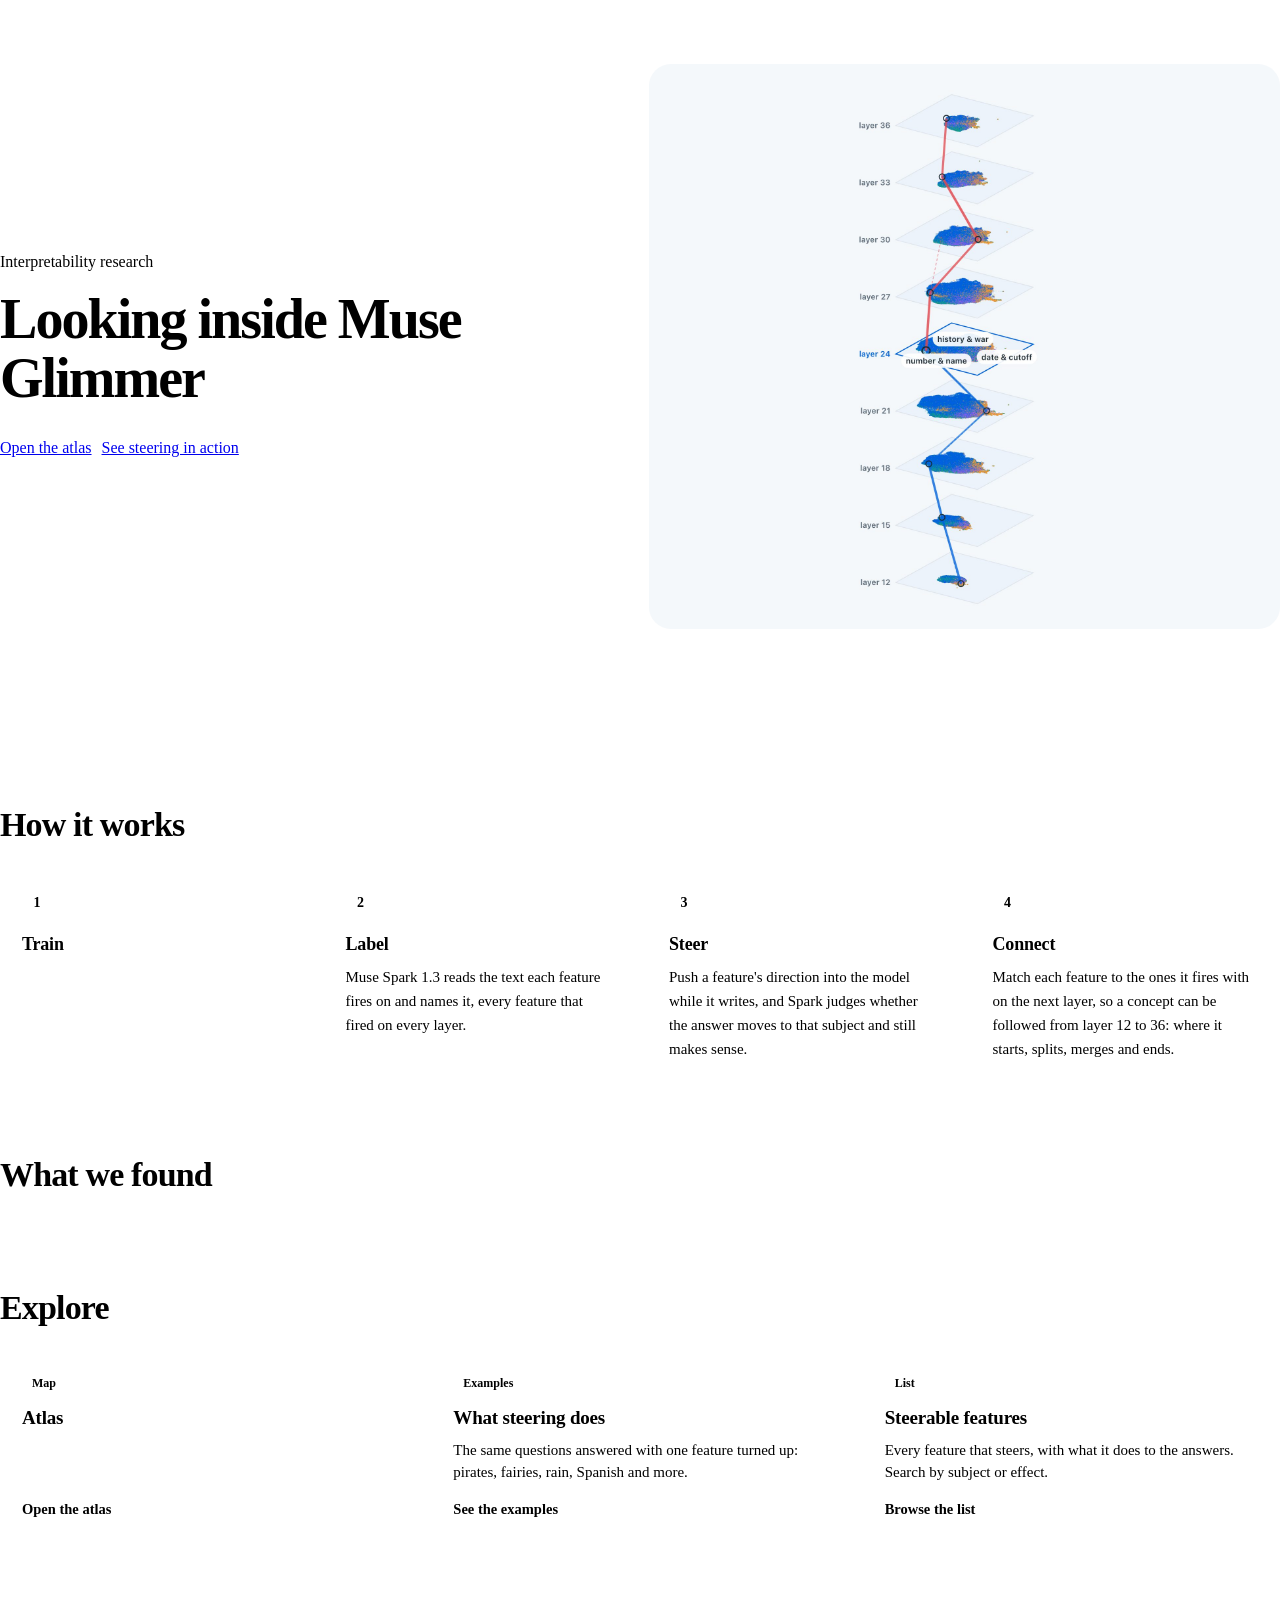
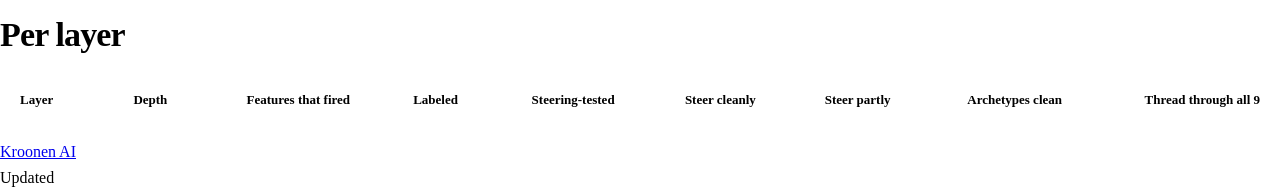
==== commit 89dc4999: "Homepage: nine-layer story with findings (steering peaks mid-network, a stable backbone, characters " ====
--- a/site/index.html
+++ b/site/index.html
@@ -14,8 +14,12 @@
   h1 span { color: var(--accent); }
   .lede { font-size: 19px; color: var(--muted); margin: 0 0 28px; max-width: 34em; }
   .ctas { display: flex; flex-wrap: wrap; gap: 10px; }
-  .shot { display: block; border-radius: 22px; overflow: hidden; background: #0b1118; border: 1px solid var(--line); box-shadow: var(--shadow); }
+  .shot { display: block; border-radius: 22px; overflow: hidden; background: var(--map); border: 1px solid var(--line); box-shadow: var(--shadow); }
   .shot img { display: block; width: 100%; height: auto; }
+  /* one hero picture per theme: the switch in the header sets data-theme, the system sets the default */
+  .shot .dark { display: none; }
+  :root[data-theme="dark"] .shot .light { display: none; } :root[data-theme="dark"] .shot .dark { display: block; }
+  @media (prefers-color-scheme: dark) { :root:not([data-theme="light"]) .shot .light { display: none; } :root:not([data-theme="light"]) .shot .dark { display: block; } }
   .shot:hover { border-color: var(--accent); }
   .stats { display: grid; grid-template-columns: repeat(4, minmax(0, 1fr)); gap: 12px; margin: 40px auto 0; }
   .stat { background: var(--surface); border-radius: 18px; padding: 20px 22px; }
@@ -23,7 +27,13 @@
   .stat span { color: var(--muted); font-size: 14.5px; }
   section.block { margin-top: 72px; }
   h2 { font-size: clamp(26px, 3vw, 34px); line-height: 1.15; letter-spacing: -0.025em; margin: 0 0 22px; }
-  .steps { display: grid; grid-template-columns: repeat(3, minmax(0, 1fr)); gap: 14px; }
+  .steps { display: grid; grid-template-columns: repeat(4, minmax(0, 1fr)); gap: 14px; }
+  @media (max-width: 1100px) { .steps { grid-template-columns: repeat(2, minmax(0, 1fr)); } }
+  .findings { display: grid; grid-template-columns: repeat(3, minmax(0, 1fr)); gap: 14px; }
+  .finding { border-radius: 18px; padding: 22px; background: var(--surface); }
+  .finding b { display: block; font-size: 30px; line-height: 1.1; letter-spacing: -0.03em; color: var(--accent); font-variant-numeric: tabular-nums; margin-bottom: 6px; }
+  .finding h3 { margin: 0 0 6px; font-size: 18px; letter-spacing: -0.01em; }
+  .finding p { margin: 0; color: var(--muted); font-size: 15px; }
   .step { border: 1px solid var(--line); border-radius: 18px; padding: 22px; background: var(--panel); }
   .step i { font-style: normal; display: inline-grid; place-items: center; width: 30px; height: 30px; border-radius: 50%; background: var(--accent); color: var(--on-accent);
             font-weight: 650; font-size: 14px; margin-bottom: 12px; }
@@ -50,7 +60,7 @@
   @media (max-width: 900px) {
     .hero .wrap { grid-template-columns: 1fr; gap: 32px; padding-top: 40px; padding-bottom: 40px; }
     .stats { grid-template-columns: repeat(2, minmax(0, 1fr)); }
-    .steps, .cards { grid-template-columns: 1fr; }
+    .steps, .cards, .findings { grid-template-columns: 1fr; }
   }
 </style>
 <!--THEME-->
@@ -68,7 +78,7 @@
         <a class="btn btn-ghost" href="examples">See steering in action</a>
       </div>
     </div>
-    <a class="shot" href="atlas" aria-label="Open the atlas"><img src="atlas-stack.jpg" width="960" height="860" alt="Maps of Glimmer's features, one per layer, stacked in perspective, each a cloud of dots grouped by subject."></a>
+    <a class="shot" href="atlas" aria-label="Open the atlas"><img class="light" src="atlas-stack-light.jpg" width="960" height="860" alt="Nine maps of Glimmer's features, one per layer from 12 to 36, stacked in perspective, with one feature's thread running through all of them."><img class="dark" src="atlas-stack-dark.jpg" width="960" height="860" alt="Nine maps of Glimmer's features, one per layer from 12 to 36, stacked in perspective, with one feature's thread running through all of them."></a>
   </div>
 </section>
 
@@ -81,8 +91,16 @@
     <h2>How it works</h2>
     <div class="steps">
       <div class="step"><i>1</i><h3>Train</h3><p><!--STEP_TRAIN--></p></div>
-      <div class="step"><i>2</i><h3>Label</h3><p>Muse Spark 1.3 reads the text each feature fires on and names it. A feature not labeled yet is still on its map, marked unlabeled.</p></div>
+      <div class="step"><i>2</i><h3>Label</h3><p>Muse Spark 1.3 reads the text each feature fires on and names it, every feature that fired on every layer.</p></div>
       <div class="step"><i>3</i><h3>Steer</h3><p>Push a feature's direction into the model while it writes, and Spark judges whether the answer moves to that subject and still makes sense.</p></div>
+      <div class="step"><i>4</i><h3>Connect</h3><p>Match each feature to the ones it fires with on the next layer, so a concept can be followed from layer 12 to 36: where it starts, splits, merges and ends.</p></div>
+    </div>
+  </section>
+
+  <section class="block">
+    <h2>What we found</h2>
+    <div class="findings">
+<!--FINDINGS-->
     </div>
   </section>
 
@@ -100,13 +118,13 @@
     <h2>Per layer</h2>
     <div class="table">
       <table>
-        <thead><tr><th>Layer</th><th>Depth</th><th>Features that fired</th><th>Labeled</th><th>Steering-tested</th><th>Steer cleanly</th><th>Steer partly</th></tr></thead>
+        <thead><tr><th>Layer</th><th>Depth</th><th>Features that fired</th><th>Labeled</th><th>Steering-tested</th><th>Steer cleanly</th><th>Steer partly</th><th>Archetypes clean</th><th>Thread through all 9</th></tr></thead>
         <tbody>
 <!--TABLE_ROWS-->
         </tbody>
       </table>
     </div>
-    <p class="note"><!--DEPTH_NOTE--> <!--SAFETY_NOTE--></p>
+    <p class="note"><!--DEPTH_NOTE--> <!--GRADERS--> <!--SAFETY_NOTE--></p>
   </section>
 </div>
 
